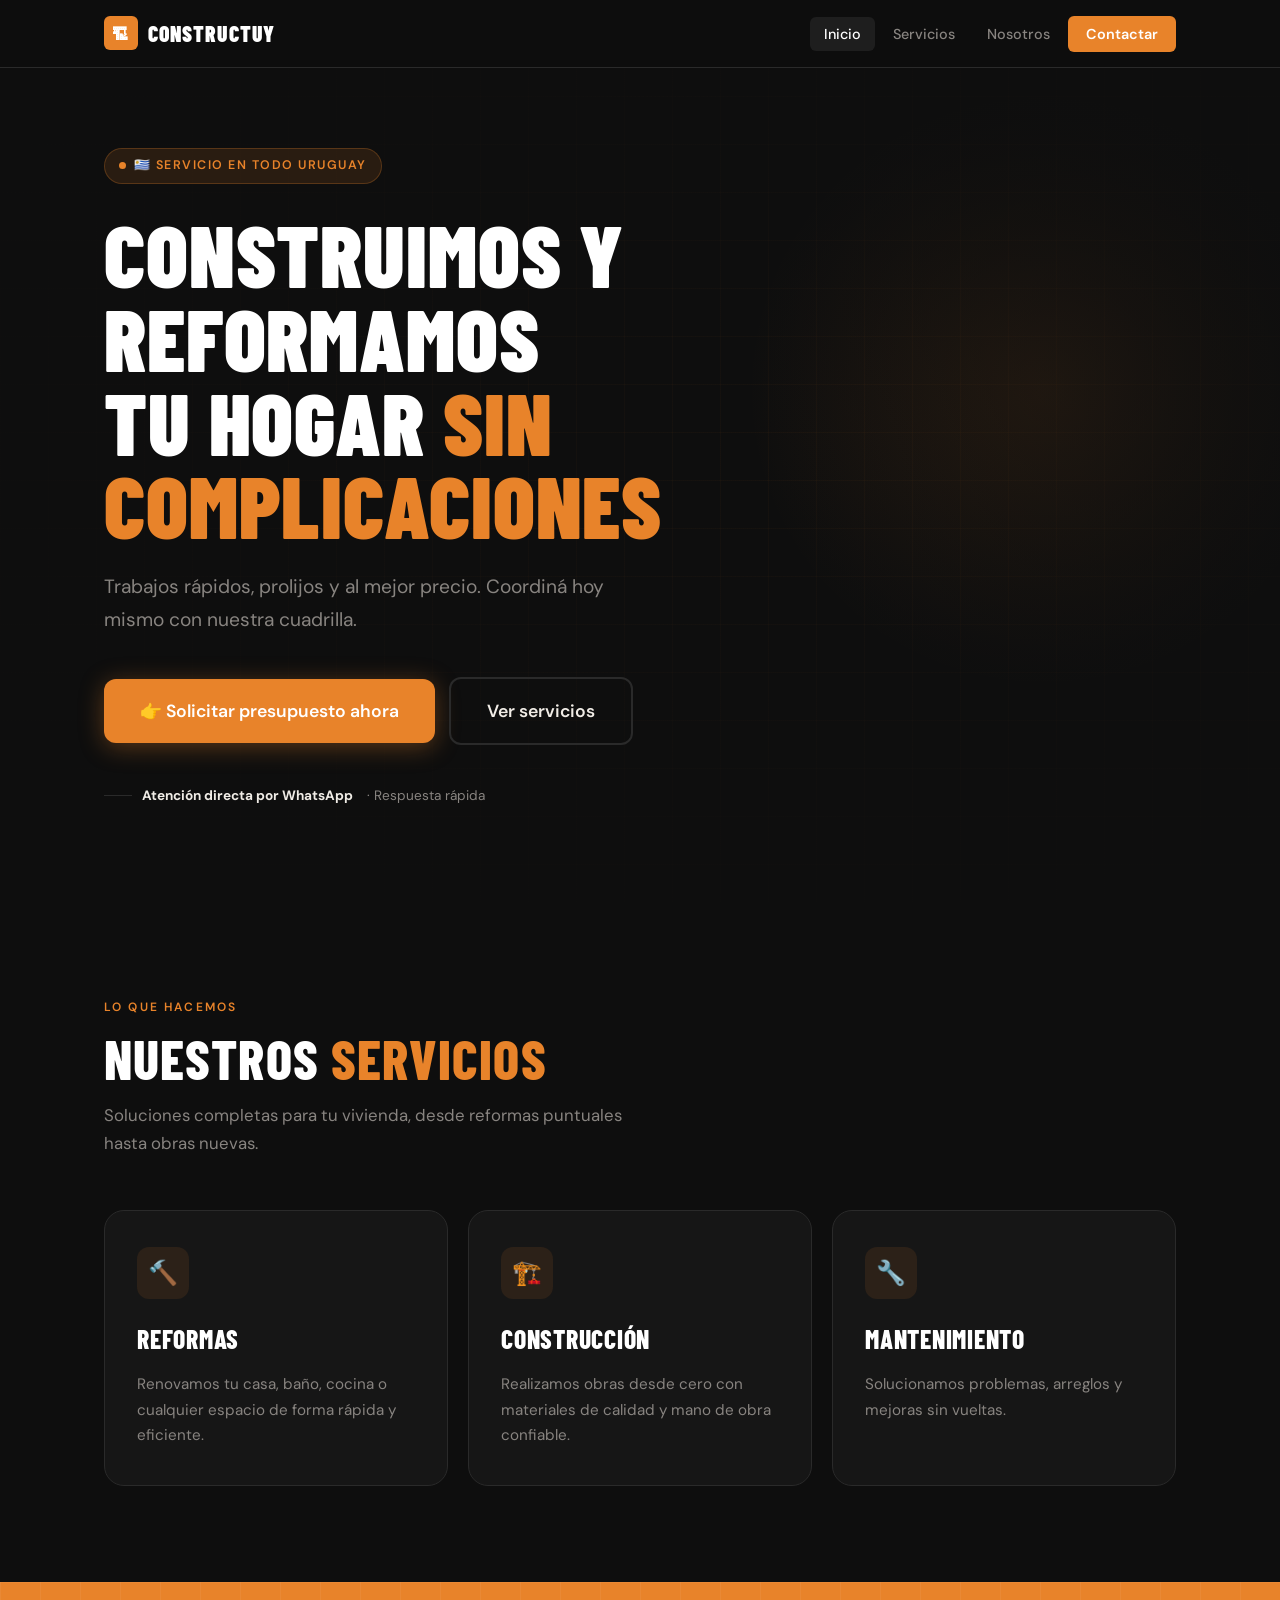
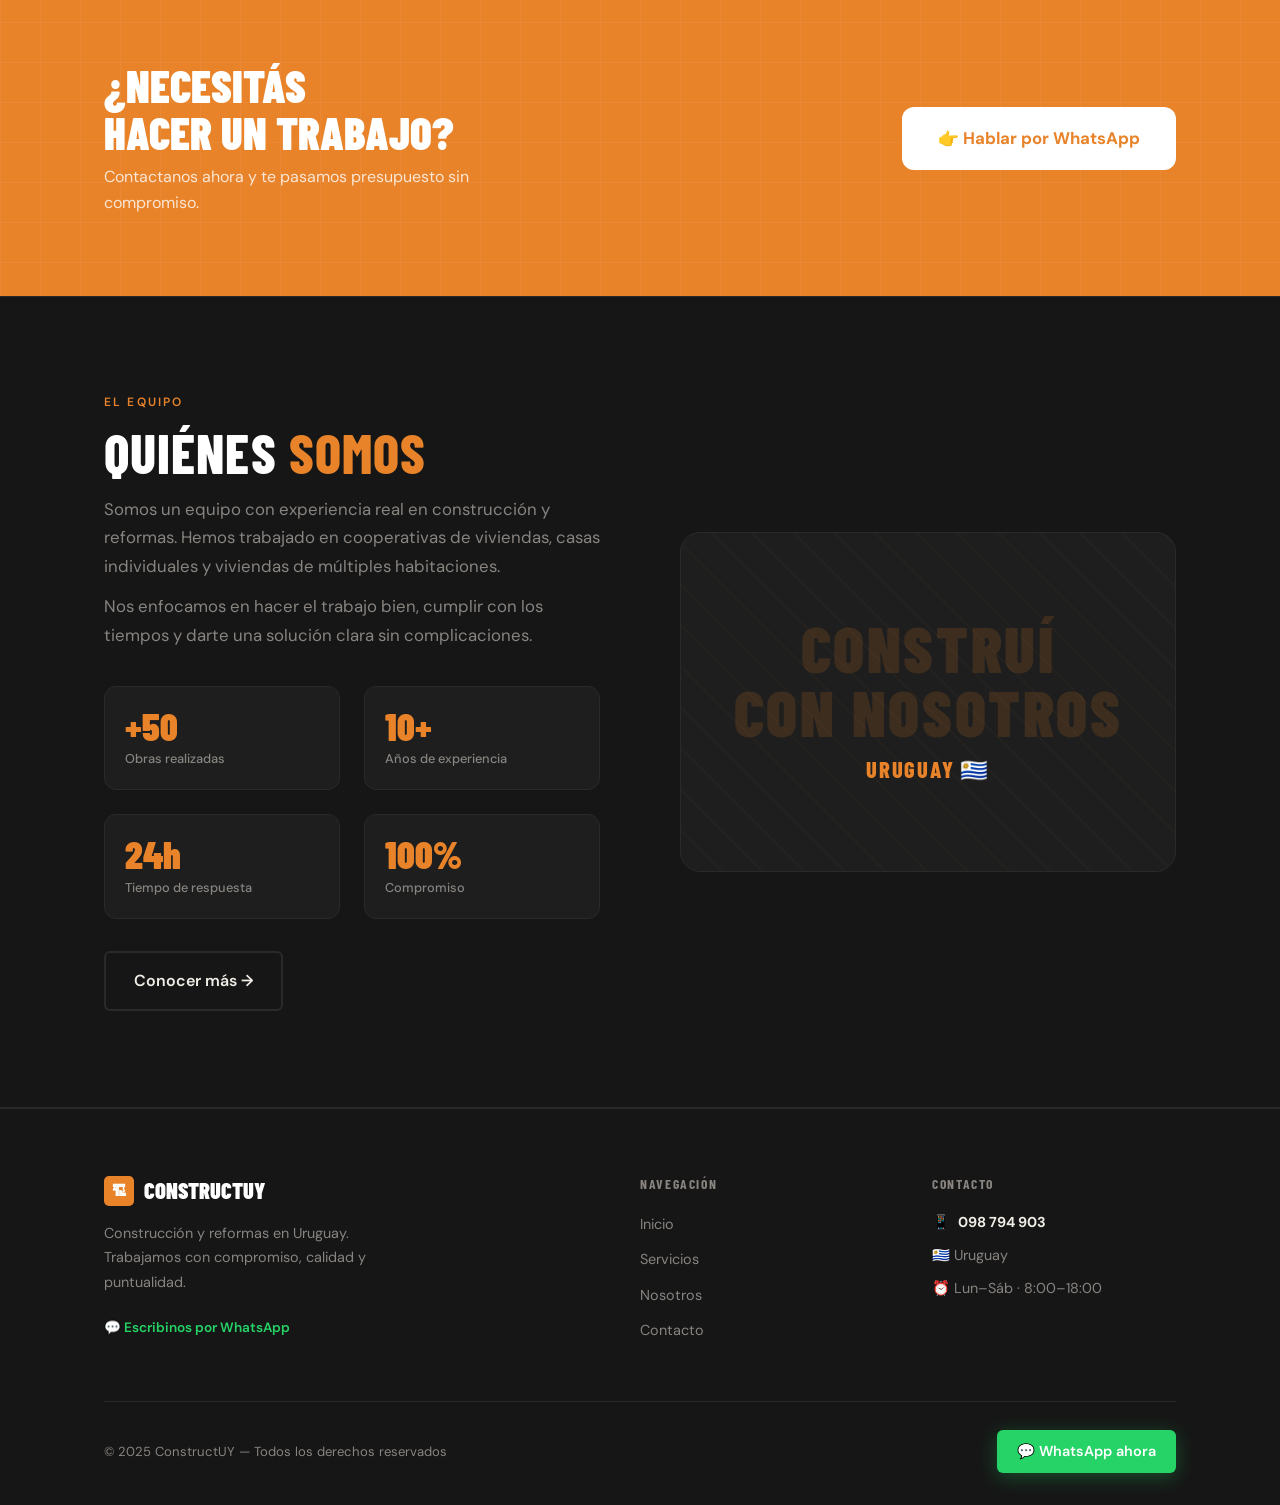
==== index.html @ 4219b4ea "Add files via upload" ====
<!DOCTYPE html>
<html lang="es">
<head>
  <meta charset="UTF-8" />
  <meta name="viewport" content="width=device-width, initial-scale=1.0" />
  <meta name="description" content="Construcción y reformas en Uruguay. Trabajos rápidos, prolijos y al mejor precio. Solicitá presupuesto por WhatsApp." />
  <title>ConstructUY — Construcción y Reformas en Uruguay</title>
  <link rel="stylesheet" href="styles.css" />
  <!-- Preconnect a Google Fonts -->
  <link rel="preconnect" href="https://fonts.googleapis.com" />
  <link rel="preconnect" href="https://fonts.gstatic.com" crossorigin />
</head>
<body>

  <!-- ════════════════════════════════════════
       NAVBAR
  ════════════════════════════════════════ -->
  <!-- Checkbox hidden — controla el menú mobile sin JS -->
  <input type="checkbox" id="nav-toggle" aria-hidden="true" />

  <nav class="navbar" role="navigation" aria-label="Navegación principal">
    <div class="container navbar__inner">

      <!-- Logo -->
      <a href="index.html" class="navbar__logo" aria-label="Inicio">
        <span class="navbar__logo-icon">🏗</span>
        ConstructUY
      </a>

      <!-- Links de navegación -->
      <ul class="navbar__links" role="list">
        <li><a href="index.html" class="active" aria-current="page">Inicio</a></li>
        <li><a href="servicios.html">Servicios</a></li>
        <li><a href="nosotros.html">Nosotros</a></li>
        <li>
          <a href="contacto.html" class="navbar__cta">Contactar</a>
        </li>
      </ul>

      <!-- Botón hamburger (mobile) — label apunta al checkbox -->
      <label for="nav-toggle" class="navbar__hamburger" aria-label="Abrir menú">
        <span></span>
        <span></span>
        <span></span>
      </label>

    </div>
  </nav>


  <!-- ════════════════════════════════════════
       HERO — SECCIÓN PRINCIPAL
       Objetivo: llamar la atención y llevar
       al usuario a contactar en segundos.
  ════════════════════════════════════════ -->
  <section class="hero">

    <!-- Blob de luz decorativo -->
    <div class="hero__glow" aria-hidden="true"></div>

    <div class="container">
      <div class="hero__content">

        <!-- Etiqueta de confianza -->
        <div class="hero__badge">
          🇺🇾 Servicio en todo Uruguay
        </div>

        <!-- Titular principal -->
        <h1 class="hero__title">
          Construimos y reformamos<br>
          tu hogar <em>sin complicaciones</em>
        </h1>

        <!-- Subtítulo -->
        <p class="hero__subtitle">
          Trabajos rápidos, prolijos y al mejor precio.
          Coordiná hoy mismo con nuestra cuadrilla.
        </p>

        <!-- Botones CTA -->
        <div class="hero__actions">
          <!-- CTA principal — WhatsApp -->
          <a
            href="https://wa.me/598098794903?text=Hola,%20me%20interesa%20solicitar%20un%20presupuesto"
            target="_blank"
            rel="noopener noreferrer"
            class="btn btn-primary btn-lg"
          >
            👉 Solicitar presupuesto ahora
          </a>

          <!-- CTA secundario -->
          <a href="servicios.html" class="btn btn-secondary btn-lg">
            Ver servicios
          </a>
        </div>

        <!-- Texto de confianza bajo el botón -->
        <p class="hero__trust">
          <strong>Atención directa por WhatsApp</strong>&nbsp;·&nbsp;Respuesta rápida
        </p>

      </div>
    </div>
  </section>


  <!-- ════════════════════════════════════════
       SERVICIOS — RESUMEN RÁPIDO
       Mostrar los 3 pilares del negocio.
  ════════════════════════════════════════ -->
  <section class="section" id="servicios">
    <div class="container">

      <!-- Encabezado de sección -->
      <div class="animate-in">
        <p class="section-label">Lo que hacemos</p>
        <h2 class="section-title">Nuestros <span>servicios</span></h2>
        <p class="section-subtitle">
          Soluciones completas para tu vivienda, desde reformas puntuales
          hasta obras nuevas.
        </p>
      </div>

      <!-- Grilla de cards -->
      <div class="services-grid">

        <!-- Card 1: Reformas -->
        <article class="service-card animate-in animate-in--delay-1">
          <div class="service-card__icon" aria-hidden="true">🔨</div>
          <h3 class="service-card__title">Reformas</h3>
          <p class="service-card__text">
            Renovamos tu casa, baño, cocina o cualquier espacio
            de forma rápida y eficiente.
          </p>
        </article>

        <!-- Card 2: Construcción -->
        <article class="service-card animate-in animate-in--delay-2">
          <div class="service-card__icon" aria-hidden="true">🏗️</div>
          <h3 class="service-card__title">Construcción</h3>
          <p class="service-card__text">
            Realizamos obras desde cero con materiales de calidad
            y mano de obra confiable.
          </p>
        </article>

        <!-- Card 3: Mantenimiento -->
        <article class="service-card animate-in animate-in--delay-3">
          <div class="service-card__icon" aria-hidden="true">🔧</div>
          <h3 class="service-card__title">Mantenimiento</h3>
          <p class="service-card__text">
            Solucionamos problemas, arreglos y mejoras
            sin vueltas.
          </p>
        </article>

      </div>
    </div>
  </section>


  <!-- ════════════════════════════════════════
       CTA BAND — FRANJA DE CONVERSIÓN
       Elemento de alto impacto para captar
       leads inmediatos.
  ════════════════════════════════════════ -->
  <section class="cta-band" aria-label="Llamada a la acción">
    <div class="container">
      <div class="cta-band__inner">

        <div>
          <h2 class="cta-band__title">¿Necesitás<br>hacer un trabajo?</h2>
          <p class="cta-band__text">
            Contactanos ahora y te pasamos presupuesto sin compromiso.
          </p>
        </div>

        <a
          href="https://wa.me/598098794903?text=Hola,%20quiero%20hacer%20un%20trabajo.%20%C2%BFMe%20pueden%20dar%20un%20presupuesto?"
          target="_blank"
          rel="noopener noreferrer"
          class="cta-band__btn"
        >
          👉 Hablar por WhatsApp
        </a>

      </div>
    </div>
  </section>


  <!-- ════════════════════════════════════════
       QUIÉNES SOMOS — SNIPPET
       Sección breve para generar confianza.
  ════════════════════════════════════════ -->
  <section class="about-snippet section">
    <div class="container">
      <div class="about-snippet__inner">

        <!-- Texto izquierdo -->
        <div class="animate-in">
          <p class="section-label">El equipo</p>
          <h2 class="section-title">
            Quiénes <span>somos</span>
          </h2>
          <p class="section-subtitle">
            Somos un equipo con experiencia real en construcción y reformas.
            Hemos trabajado en cooperativas de viviendas, casas individuales
            y viviendas de múltiples habitaciones.
          </p>
          <p class="section-subtitle" style="margin-top:12px;">
            Nos enfocamos en hacer el trabajo bien, cumplir con los tiempos
            y darte una solución clara sin complicaciones.
          </p>

          <!-- Estadísticas rápidas -->
          <div class="about-snippet__stats">
            <div class="stat">
              <div class="stat__number">+50</div>
              <div class="stat__label">Obras realizadas</div>
            </div>
            <div class="stat">
              <div class="stat__number">10+</div>
              <div class="stat__label">Años de experiencia</div>
            </div>
            <div class="stat">
              <div class="stat__number">24h</div>
              <div class="stat__label">Tiempo de respuesta</div>
            </div>
            <div class="stat">
              <div class="stat__number">100%</div>
              <div class="stat__label">Compromiso</div>
            </div>
          </div>

          <!-- Link a página completa -->
          <div style="margin-top:32px;">
            <a href="nosotros.html" class="btn btn-secondary">
              Conocer más →
            </a>
          </div>
        </div>

        <!-- Elemento visual derecho (decorativo) -->
        <div class="about-snippet__visual animate-in animate-in--delay-2" aria-hidden="true">
          <div class="about-snippet__visual-bg"></div>
          <div class="about-snippet__visual-content">
            <p>Construí<br>con nosotros</p>
            <strong>Uruguay 🇺🇾</strong>
          </div>
        </div>

      </div>
    </div>
  </section>


  <!-- ════════════════════════════════════════
       FOOTER
       Presente en todas las páginas.
  ════════════════════════════════════════ -->
  <footer class="footer">
    <div class="container">

      <div class="footer__grid">

        <!-- Columna 1: Marca -->
        <div>
          <div class="footer__brand-name">
            <span class="footer__brand-icon">🏗</span>
            ConstructUY
          </div>
          <p class="footer__brand-text">
            Construcción y reformas en Uruguay.
            Trabajamos con compromiso, calidad y puntualidad.
          </p>
          <!-- WhatsApp en footer -->
          <a
            href="https://wa.me/598098794903"
            target="_blank"
            rel="noopener noreferrer"
            class="footer__wa"
          >
            💬 Escribinos por WhatsApp
          </a>
        </div>

        <!-- Columna 2: Navegación -->
        <div>
          <p class="footer__heading">Navegación</p>
          <ul class="footer__links" role="list">
            <li><a href="index.html">Inicio</a></li>
            <li><a href="servicios.html">Servicios</a></li>
            <li><a href="nosotros.html">Nosotros</a></li>
            <li><a href="contacto.html">Contacto</a></li>
          </ul>
        </div>

        <!-- Columna 3: Contacto -->
        <div>
          <p class="footer__heading">Contacto</p>
          <div class="footer__contact-item">
            📱 <strong>098 794 903</strong>
          </div>
          <div class="footer__contact-item">
            🇺🇾 Uruguay
          </div>
          <div class="footer__contact-item">
            ⏰ Lun–Sáb · 8:00–18:00
          </div>
        </div>

      </div><!-- /footer__grid -->

      <!-- Línea inferior -->
      <div class="footer__bottom">
        <p class="footer__copy">
          © 2025 ConstructUY — Todos los derechos reservados
        </p>
        <a
          href="https://wa.me/598098794903?text=Hola,%20quiero%20un%20presupuesto"
          target="_blank"
          rel="noopener noreferrer"
          class="btn btn-wa"
          style="padding:10px 20px; font-size:.9rem;"
        >
          💬 WhatsApp ahora
        </a>
      </div>

    </div>
  </footer>

</body>
</html>
---- styles.css ----
/* ============================================================
   CONSTRUCCIÓN UY — styles.css
   Diseño: Industrial Refinado
   Fuentes: Barlow Condensed (titulares) + DM Sans (cuerpo)
   ============================================================ */

/* ── Google Fonts ── */
@import url('https://fonts.googleapis.com/css2?family=Barlow+Condensed:wght@400;600;700;800;900&family=DM+Sans:wght@300;400;500;600&display=swap');

/* ══════════════════════════════════════════
   1. VARIABLES & RESET
══════════════════════════════════════════ */
:root {
  --color-bg:        #0e0e0e;
  --color-surface:   #161616;
  --color-surface2:  #1e1e1e;
  --color-border:    #2a2a2a;
  --color-accent:    #e8832a;       /* naranja ámbar */
  --color-accent-dark: #c46b1a;
  --color-text:      #f0ece6;
  --color-muted:     #888480;
  --color-white:     #ffffff;

  --font-display:    'Barlow Condensed', sans-serif;
  --font-body:       'DM Sans', sans-serif;

  --radius-sm:  6px;
  --radius-md:  12px;
  --radius-lg:  20px;

  --shadow-sm:  0 2px 12px rgba(0,0,0,.4);
  --shadow-md:  0 8px 32px rgba(0,0,0,.5);
  --shadow-lg:  0 16px 60px rgba(0,0,0,.6);
  --shadow-accent: 0 4px 24px rgba(232,131,42,.35);

  --nav-h: 68px;
  --transition: .25s ease;
}

*, *::before, *::after {
  box-sizing: border-box;
  margin: 0;
  padding: 0;
}

html {
  scroll-behavior: smooth;
  font-size: 16px;
}

body {
  font-family: var(--font-body);
  background-color: var(--color-bg);
  color: var(--color-text);
  line-height: 1.6;
  -webkit-font-smoothing: antialiased;
  overflow-x: hidden;
}

img { display: block; max-width: 100%; }
a  { text-decoration: none; color: inherit; }
ul { list-style: none; }

/* ══════════════════════════════════════════
   2. UTILIDADES
══════════════════════════════════════════ */
.container {
  width: 100%;
  max-width: 1120px;
  margin: 0 auto;
  padding: 0 24px;
}

.section {
  padding: 96px 0;
}

.section--tight {
  padding: 64px 0;
}

.section-label {
  font-family: var(--font-body);
  font-size: .75rem;
  font-weight: 600;
  letter-spacing: .18em;
  text-transform: uppercase;
  color: var(--color-accent);
  margin-bottom: 12px;
}

.section-title {
  font-family: var(--font-display);
  font-size: clamp(2.2rem, 5vw, 3.4rem);
  font-weight: 800;
  line-height: 1.05;
  text-transform: uppercase;
  letter-spacing: .02em;
  color: var(--color-white);
}

.section-title span {
  color: var(--color-accent);
}

.section-subtitle {
  font-size: 1.05rem;
  color: var(--color-muted);
  max-width: 560px;
  margin-top: 14px;
  line-height: 1.7;
}

/* ══════════════════════════════════════════
   3. BOTONES
══════════════════════════════════════════ */
.btn {
  display: inline-flex;
  align-items: center;
  gap: 8px;
  font-family: var(--font-body);
  font-weight: 600;
  font-size: 1rem;
  border-radius: var(--radius-sm);
  padding: 15px 28px;
  cursor: pointer;
  border: none;
  transition: transform var(--transition),
              box-shadow var(--transition),
              background-color var(--transition),
              opacity var(--transition);
  white-space: nowrap;
}

/* Primario — acento */
.btn-primary {
  background: var(--color-accent);
  color: var(--color-white);
  box-shadow: var(--shadow-accent);
}
.btn-primary:hover {
  background: var(--color-accent-dark);
  transform: translateY(-2px);
  box-shadow: 0 8px 32px rgba(232,131,42,.5);
}

/* Secundario — outline */
.btn-secondary {
  background: transparent;
  color: var(--color-text);
  border: 2px solid var(--color-border);
}
.btn-secondary:hover {
  border-color: var(--color-accent);
  color: var(--color-accent);
  transform: translateY(-2px);
}

/* Grande — para CTAs principales */
.btn-lg {
  font-size: 1.1rem;
  padding: 18px 36px;
  border-radius: var(--radius-md);
}

/* WhatsApp */
.btn-wa {
  background: #25D366;
  color: var(--color-white);
  box-shadow: 0 4px 20px rgba(37,211,102,.3);
}
.btn-wa:hover {
  background: #1dba58;
  transform: translateY(-2px);
  box-shadow: 0 8px 28px rgba(37,211,102,.45);
}

/* Llamar */
.btn-call {
  background: var(--color-surface2);
  color: var(--color-text);
  border: 1px solid var(--color-border);
}
.btn-call:hover {
  border-color: var(--color-accent);
  color: var(--color-accent);
  transform: translateY(-2px);
}

/* ══════════════════════════════════════════
   4. NAVBAR
══════════════════════════════════════════ */
.navbar {
  position: fixed;
  top: 0;
  left: 0;
  right: 0;
  z-index: 1000;
  height: var(--nav-h);
  background: rgba(14,14,14,.92);
  backdrop-filter: blur(12px);
  -webkit-backdrop-filter: blur(12px);
  border-bottom: 1px solid var(--color-border);
  transition: background var(--transition);
}

.navbar__inner {
  display: flex;
  align-items: center;
  justify-content: space-between;
  height: 100%;
  gap: 24px;
}

/* Logo */
.navbar__logo {
  display: flex;
  align-items: center;
  gap: 10px;
  font-family: var(--font-display);
  font-weight: 900;
  font-size: 1.35rem;
  letter-spacing: .05em;
  text-transform: uppercase;
  color: var(--color-white);
  flex-shrink: 0;
}

.navbar__logo-icon {
  width: 34px;
  height: 34px;
  background: var(--color-accent);
  border-radius: 6px;
  display: flex;
  align-items: center;
  justify-content: center;
  font-size: 1rem;
  flex-shrink: 0;
}

/* Links */
.navbar__links {
  display: flex;
  align-items: center;
  gap: 4px;
}

.navbar__links a {
  font-size: .9rem;
  font-weight: 500;
  color: var(--color-muted);
  padding: 8px 14px;
  border-radius: var(--radius-sm);
  transition: color var(--transition), background var(--transition);
}

.navbar__links a:hover,
.navbar__links a.active {
  color: var(--color-white);
  background: var(--color-surface2);
}

/* CTA navbar */
.navbar__cta {
  background: var(--color-accent);
  color: var(--color-white) !important;
  padding: 9px 18px !important;
  border-radius: var(--radius-sm) !important;
  font-weight: 600 !important;
}

.navbar__cta:hover {
  background: var(--color-accent-dark) !important;
  color: var(--color-white) !important;
}

/* Hamburger — solo mobile */
.navbar__hamburger {
  display: none;
  flex-direction: column;
  gap: 5px;
  cursor: pointer;
  padding: 6px;
  background: none;
  border: none;
}

.navbar__hamburger span {
  display: block;
  width: 24px;
  height: 2px;
  background: var(--color-text);
  border-radius: 2px;
  transition: transform var(--transition), opacity var(--transition);
}

/* Mobile nav — usando checkbox hack (sin JS) */
#nav-toggle { display: none; }

@media (max-width: 767px) {
  .navbar__hamburger {
    display: flex;
  }

  .navbar__links {
    position: fixed;
    top: var(--nav-h);
    left: 0;
    right: 0;
    background: rgba(14,14,14,.97);
    backdrop-filter: blur(12px);
    flex-direction: column;
    align-items: stretch;
    gap: 4px;
    padding: 16px;
    border-bottom: 1px solid var(--color-border);
    transform: translateY(-110%);
    transition: transform .3s ease;
  }

  #nav-toggle:checked ~ .navbar__inner .navbar__links {
    transform: translateY(0);
  }

  /* Animar hamburger → X */
  #nav-toggle:checked ~ .navbar__inner .navbar__hamburger span:nth-child(1) {
    transform: translateY(7px) rotate(45deg);
  }
  #nav-toggle:checked ~ .navbar__inner .navbar__hamburger span:nth-child(2) {
    opacity: 0;
  }
  #nav-toggle:checked ~ .navbar__inner .navbar__hamburger span:nth-child(3) {
    transform: translateY(-7px) rotate(-45deg);
  }

  .navbar__links a {
    padding: 13px 16px;
    font-size: 1rem;
    border-radius: var(--radius-sm);
  }

  .navbar__cta {
    text-align: center;
    margin-top: 8px;
  }
}

/* ══════════════════════════════════════════
   5. HERO
══════════════════════════════════════════ */
.hero {
  position: relative;
  padding-top: calc(var(--nav-h) + 80px);
  padding-bottom: 96px;
  overflow: hidden;
  min-height: 100svh;
  display: flex;
  align-items: center;
}

/* Fondo con patrón de rejilla */
.hero::before {
  content: '';
  position: absolute;
  inset: 0;
  background-image:
    linear-gradient(rgba(232,131,42,.04) 1px, transparent 1px),
    linear-gradient(90deg, rgba(232,131,42,.04) 1px, transparent 1px);
  background-size: 48px 48px;
  pointer-events: none;
}

/* Gradiente de viñeta */
.hero::after {
  content: '';
  position: absolute;
  inset: 0;
  background: radial-gradient(ellipse 70% 60% at 60% 50%,
    transparent 0%,
    rgba(14,14,14,.8) 70%,
    var(--color-bg) 100%);
  pointer-events: none;
}

/* Blob de luz naranja */
.hero__glow {
  position: absolute;
  top: 10%;
  right: -5%;
  width: min(600px, 80vw);
  height: min(600px, 80vw);
  border-radius: 50%;
  background: radial-gradient(circle, rgba(232,131,42,.12) 0%, transparent 70%);
  pointer-events: none;
  animation: glow-pulse 6s ease-in-out infinite;
}

@keyframes glow-pulse {
  0%, 100% { opacity: 1; transform: scale(1); }
  50%       { opacity: .7; transform: scale(1.08); }
}

.hero__content {
  position: relative;
  z-index: 1;
  max-width: 720px;
}

/* Etiqueta animada */
.hero__badge {
  display: inline-flex;
  align-items: center;
  gap: 8px;
  background: rgba(232,131,42,.12);
  border: 1px solid rgba(232,131,42,.25);
  color: var(--color-accent);
  font-size: .78rem;
  font-weight: 600;
  letter-spacing: .12em;
  text-transform: uppercase;
  padding: 7px 14px;
  border-radius: 100px;
  margin-bottom: 28px;
  animation: fade-up .6s ease both;
}

.hero__badge::before {
  content: '';
  width: 7px;
  height: 7px;
  border-radius: 50%;
  background: var(--color-accent);
  animation: blink 1.6s ease infinite;
}

@keyframes blink {
  0%, 100% { opacity: 1; }
  50%       { opacity: .3; }
}

.hero__title {
  font-family: var(--font-display);
  font-size: clamp(2.8rem, 7vw, 5.4rem);
  font-weight: 900;
  text-transform: uppercase;
  line-height: .97;
  letter-spacing: .01em;
  color: var(--color-white);
  margin-bottom: 24px;
  animation: fade-up .6s .1s ease both;
}

.hero__title em {
  font-style: normal;
  color: var(--color-accent);
}

.hero__subtitle {
  font-size: clamp(1rem, 2.5vw, 1.2rem);
  color: var(--color-muted);
  max-width: 520px;
  line-height: 1.7;
  margin-bottom: 40px;
  animation: fade-up .6s .2s ease both;
}

.hero__actions {
  display: flex;
  flex-wrap: wrap;
  gap: 14px;
  align-items: center;
  margin-bottom: 40px;
  animation: fade-up .6s .3s ease both;
}

.hero__trust {
  display: flex;
  align-items: center;
  gap: 10px;
  font-size: .85rem;
  color: var(--color-muted);
  animation: fade-up .6s .4s ease both;
}

.hero__trust::before {
  content: '';
  display: block;
  width: 28px;
  height: 1px;
  background: var(--color-border);
}

.hero__trust strong {
  color: var(--color-text);
}

/* ══════════════════════════════════════════
   6. SERVICIOS (CARDS)
══════════════════════════════════════════ */
.services-grid {
  display: grid;
  grid-template-columns: repeat(auto-fit, minmax(280px, 1fr));
  gap: 20px;
  margin-top: 52px;
}

.service-card {
  background: var(--color-surface);
  border: 1px solid var(--color-border);
  border-radius: var(--radius-lg);
  padding: 36px 32px;
  transition: transform var(--transition),
              border-color var(--transition),
              box-shadow var(--transition);
  position: relative;
  overflow: hidden;
}

/* Línea decorativa superior */
.service-card::before {
  content: '';
  position: absolute;
  top: 0;
  left: 0;
  right: 0;
  height: 3px;
  background: var(--color-accent);
  transform: scaleX(0);
  transition: transform .35s ease;
  border-radius: var(--radius-lg) var(--radius-lg) 0 0;
}

.service-card:hover {
  transform: translateY(-6px);
  border-color: rgba(232,131,42,.3);
  box-shadow: var(--shadow-md);
}

.service-card:hover::before {
  transform: scaleX(1);
}

.service-card__icon {
  width: 52px;
  height: 52px;
  background: rgba(232,131,42,.1);
  border-radius: var(--radius-md);
  display: flex;
  align-items: center;
  justify-content: center;
  font-size: 1.5rem;
  margin-bottom: 20px;
  transition: background var(--transition);
}

.service-card:hover .service-card__icon {
  background: rgba(232,131,42,.2);
}

.service-card__title {
  font-family: var(--font-display);
  font-size: 1.6rem;
  font-weight: 800;
  text-transform: uppercase;
  letter-spacing: .03em;
  color: var(--color-white);
  margin-bottom: 12px;
}

.service-card__text {
  font-size: .95rem;
  color: var(--color-muted);
  line-height: 1.7;
}

/* ══════════════════════════════════════════
   7. CTA BAND (franja de conversión)
══════════════════════════════════════════ */
.cta-band {
  background: var(--color-accent);
  padding: 80px 0;
  position: relative;
  overflow: hidden;
}

.cta-band::before {
  content: '';
  position: absolute;
  inset: 0;
  background-image:
    linear-gradient(rgba(255,255,255,.05) 1px, transparent 1px),
    linear-gradient(90deg, rgba(255,255,255,.05) 1px, transparent 1px);
  background-size: 40px 40px;
  pointer-events: none;
}

.cta-band__inner {
  position: relative;
  z-index: 1;
  display: flex;
  flex-wrap: wrap;
  align-items: center;
  justify-content: space-between;
  gap: 32px;
}

.cta-band__title {
  font-family: var(--font-display);
  font-size: clamp(1.8rem, 4vw, 2.8rem);
  font-weight: 900;
  text-transform: uppercase;
  line-height: 1.05;
  color: var(--color-white);
}

.cta-band__text {
  font-size: 1rem;
  color: rgba(255,255,255,.8);
  margin-top: 8px;
  max-width: 420px;
}

.cta-band__btn {
  background: var(--color-white);
  color: var(--color-accent);
  font-weight: 700;
  padding: 18px 36px;
  border-radius: var(--radius-md);
  font-size: 1.05rem;
  flex-shrink: 0;
  transition: transform var(--transition), box-shadow var(--transition);
}

.cta-band__btn:hover {
  transform: translateY(-3px);
  box-shadow: 0 10px 32px rgba(0,0,0,.25);
}

/* ══════════════════════════════════════════
   8. ABOUT SNIPPET (inicio)
══════════════════════════════════════════ */
.about-snippet {
  background: var(--color-surface);
  border-top: 1px solid var(--color-border);
  border-bottom: 1px solid var(--color-border);
}

.about-snippet__inner {
  display: grid;
  grid-template-columns: 1fr 1fr;
  gap: 80px;
  align-items: center;
}

.about-snippet__stats {
  display: grid;
  grid-template-columns: 1fr 1fr;
  gap: 24px;
  margin-top: 36px;
}

.stat {
  padding: 20px;
  background: var(--color-surface2);
  border: 1px solid var(--color-border);
  border-radius: var(--radius-md);
}

.stat__number {
  font-family: var(--font-display);
  font-size: 2.4rem;
  font-weight: 900;
  color: var(--color-accent);
  line-height: 1;
}

.stat__label {
  font-size: .8rem;
  color: var(--color-muted);
  margin-top: 4px;
  font-weight: 500;
}

/* Bloque visual derecho */
.about-snippet__visual {
  position: relative;
  height: 340px;
  border-radius: var(--radius-lg);
  overflow: hidden;
  background: var(--color-surface2);
  border: 1px solid var(--color-border);
  display: flex;
  align-items: center;
  justify-content: center;
}

.about-snippet__visual-bg {
  position: absolute;
  inset: 0;
  background:
    repeating-linear-gradient(
      45deg,
      transparent,
      transparent 28px,
      rgba(232,131,42,.04) 28px,
      rgba(232,131,42,.04) 29px
    );
}

.about-snippet__visual-content {
  position: relative;
  text-align: center;
  padding: 32px;
}

.about-snippet__visual-content p {
  font-family: var(--font-display);
  font-size: 4rem;
  font-weight: 900;
  text-transform: uppercase;
  line-height: 1;
  color: rgba(232,131,42,.15);
  letter-spacing: .04em;
}

.about-snippet__visual-content strong {
  display: block;
  font-family: var(--font-display);
  font-size: 1.4rem;
  font-weight: 800;
  text-transform: uppercase;
  color: var(--color-accent);
  letter-spacing: .08em;
  margin-top: 8px;
}

/* ══════════════════════════════════════════
   9. PÁGINA: SERVICIOS (detalle)
══════════════════════════════════════════ */
.page-hero {
  padding-top: calc(var(--nav-h) + 60px);
  padding-bottom: 60px;
  border-bottom: 1px solid var(--color-border);
  background: var(--color-surface);
}

.services-detail {
  margin-top: 64px;
}

.service-detail-item {
  display: grid;
  grid-template-columns: 80px 1fr;
  gap: 32px;
  padding: 40px;
  background: var(--color-surface);
  border: 1px solid var(--color-border);
  border-radius: var(--radius-lg);
  margin-bottom: 20px;
  transition: border-color var(--transition), box-shadow var(--transition);
}

.service-detail-item:hover {
  border-color: rgba(232,131,42,.3);
  box-shadow: var(--shadow-sm);
}

.service-detail-item__num {
  font-family: var(--font-display);
  font-size: 3.5rem;
  font-weight: 900;
  color: rgba(232,131,42,.2);
  line-height: 1;
  padding-top: 4px;
}

.service-detail-item__title {
  font-family: var(--font-display);
  font-size: 2rem;
  font-weight: 800;
  text-transform: uppercase;
  letter-spacing: .03em;
  color: var(--color-white);
  margin-bottom: 12px;
}

.service-detail-item__text {
  font-size: 1rem;
  color: var(--color-muted);
  line-height: 1.75;
}

.service-detail-item__tags {
  display: flex;
  flex-wrap: wrap;
  gap: 8px;
  margin-top: 18px;
}

.tag {
  font-size: .75rem;
  font-weight: 600;
  letter-spacing: .08em;
  text-transform: uppercase;
  color: var(--color-accent);
  background: rgba(232,131,42,.1);
  border: 1px solid rgba(232,131,42,.2);
  padding: 5px 12px;
  border-radius: 100px;
}

/* ══════════════════════════════════════════
   10. PÁGINA: NOSOTROS
══════════════════════════════════════════ */
.about-full__grid {
  display: grid;
  grid-template-columns: 1fr 1fr;
  gap: 80px;
  align-items: start;
}

.about-full__text p {
  font-size: 1.05rem;
  color: var(--color-muted);
  line-height: 1.8;
  margin-bottom: 20px;
}

.about-full__text p strong {
  color: var(--color-text);
  font-weight: 600;
}

.values-list {
  margin-top: 40px;
}

.value-item {
  display: flex;
  gap: 16px;
  padding: 20px 0;
  border-bottom: 1px solid var(--color-border);
}

.value-item:last-child {
  border-bottom: none;
}

.value-item__icon {
  font-size: 1.4rem;
  flex-shrink: 0;
  width: 40px;
  height: 40px;
  background: rgba(232,131,42,.1);
  border-radius: var(--radius-sm);
  display: flex;
  align-items: center;
  justify-content: center;
}

.value-item__title {
  font-family: var(--font-display);
  font-size: 1.1rem;
  font-weight: 700;
  text-transform: uppercase;
  color: var(--color-white);
  margin-bottom: 4px;
}

.value-item__text {
  font-size: .9rem;
  color: var(--color-muted);
  line-height: 1.6;
}

/* Imagen placeholder (nosotros) */
.about-full__image {
  position: sticky;
  top: calc(var(--nav-h) + 32px);
  background: var(--color-surface);
  border: 1px solid var(--color-border);
  border-radius: var(--radius-lg);
  overflow: hidden;
  aspect-ratio: 4/5;
  display: flex;
  flex-direction: column;
  align-items: center;
  justify-content: center;
  gap: 12px;
}

.about-full__image-placeholder {
  text-align: center;
  padding: 32px;
}

.about-full__image-placeholder .big-icon {
  font-size: 4rem;
  opacity: .25;
  display: block;
  margin-bottom: 16px;
}

.about-full__image-placeholder p {
  font-size: .85rem;
  color: var(--color-muted);
}

.img-hint {
  position: absolute;
  bottom: 20px;
  left: 20px;
  right: 20px;
  background: var(--color-surface2);
  border: 1px dashed var(--color-border);
  border-radius: var(--radius-md);
  padding: 12px 16px;
  font-size: .78rem;
  color: var(--color-muted);
  text-align: center;
}

/* ══════════════════════════════════════════
   11. PÁGINA: CONTACTO
══════════════════════════════════════════ */
.contact-grid {
  display: grid;
  grid-template-columns: 1fr 1fr;
  gap: 64px;
  align-items: start;
}

.contact-info {
  padding: 48px;
  background: var(--color-surface);
  border: 1px solid var(--color-border);
  border-radius: var(--radius-lg);
}

.contact-info__phone {
  font-family: var(--font-display);
  font-size: 2.8rem;
  font-weight: 900;
  color: var(--color-accent);
  letter-spacing: .03em;
  margin: 20px 0;
}

.contact-info__text {
  font-size: .95rem;
  color: var(--color-muted);
  line-height: 1.7;
  margin-bottom: 32px;
}

.contact-buttons {
  display: flex;
  flex-direction: column;
  gap: 12px;
}

.contact-buttons .btn {
  justify-content: center;
  font-size: 1.05rem;
  padding: 16px 24px;
}

/* Formulario */
.contact-form {
  background: var(--color-surface);
  border: 1px solid var(--color-border);
  border-radius: var(--radius-lg);
  padding: 48px;
}

.contact-form__title {
  font-family: var(--font-display);
  font-size: 1.6rem;
  font-weight: 800;
  text-transform: uppercase;
  color: var(--color-white);
  margin-bottom: 28px;
}

.form-group {
  margin-bottom: 20px;
}

.form-label {
  display: block;
  font-size: .83rem;
  font-weight: 600;
  letter-spacing: .08em;
  text-transform: uppercase;
  color: var(--color-muted);
  margin-bottom: 8px;
}

.form-input,
.form-textarea {
  width: 100%;
  background: var(--color-surface2);
  border: 1px solid var(--color-border);
  border-radius: var(--radius-sm);
  padding: 14px 18px;
  font-family: var(--font-body);
  font-size: .95rem;
  color: var(--color-text);
  transition: border-color var(--transition), box-shadow var(--transition);
  outline: none;
}

.form-input:focus,
.form-textarea:focus {
  border-color: var(--color-accent);
  box-shadow: 0 0 0 3px rgba(232,131,42,.12);
}

.form-input::placeholder,
.form-textarea::placeholder {
  color: var(--color-muted);
  opacity: .6;
}

.form-textarea {
  resize: vertical;
  min-height: 120px;
}

.form-submit {
  width: 100%;
  background: var(--color-accent);
  color: var(--color-white);
  border: none;
  padding: 16px 24px;
  border-radius: var(--radius-sm);
  font-family: var(--font-body);
  font-size: 1rem;
  font-weight: 600;
  cursor: pointer;
  transition: background var(--transition), transform var(--transition);
}

.form-submit:hover {
  background: var(--color-accent-dark);
  transform: translateY(-2px);
}

/* ══════════════════════════════════════════
   12. FOOTER
══════════════════════════════════════════ */
.footer {
  background: var(--color-surface);
  border-top: 1px solid var(--color-border);
  padding: 64px 0 32px;
}

.footer__grid {
  display: grid;
  grid-template-columns: 2fr 1fr 1fr;
  gap: 48px;
  margin-bottom: 48px;
}

.footer__brand-name {
  font-family: var(--font-display);
  font-size: 1.4rem;
  font-weight: 900;
  text-transform: uppercase;
  color: var(--color-white);
  margin-bottom: 12px;
  display: flex;
  align-items: center;
  gap: 10px;
}

.footer__brand-icon {
  width: 30px;
  height: 30px;
  background: var(--color-accent);
  border-radius: 5px;
  display: flex;
  align-items: center;
  justify-content: center;
  font-size: .9rem;
  flex-shrink: 0;
}

.footer__brand-text {
  font-size: .9rem;
  color: var(--color-muted);
  line-height: 1.7;
  max-width: 280px;
  margin-bottom: 20px;
}

.footer__heading {
  font-family: var(--font-display);
  font-size: .85rem;
  font-weight: 700;
  letter-spacing: .12em;
  text-transform: uppercase;
  color: var(--color-muted);
  margin-bottom: 16px;
}

.footer__links li {
  margin-bottom: 10px;
}

.footer__links a {
  font-size: .9rem;
  color: var(--color-muted);
  transition: color var(--transition);
}

.footer__links a:hover {
  color: var(--color-accent);
}

.footer__contact-item {
  display: flex;
  align-items: center;
  gap: 8px;
  font-size: .9rem;
  color: var(--color-muted);
  margin-bottom: 10px;
}

.footer__contact-item strong {
  color: var(--color-text);
}

.footer__bottom {
  border-top: 1px solid var(--color-border);
  padding-top: 28px;
  display: flex;
  align-items: center;
  justify-content: space-between;
  gap: 16px;
  flex-wrap: wrap;
}

.footer__copy {
  font-size: .82rem;
  color: var(--color-muted);
}

.footer__wa {
  display: inline-flex;
  align-items: center;
  gap: 7px;
  font-size: .85rem;
  font-weight: 600;
  color: #25D366;
  transition: opacity var(--transition);
}

.footer__wa:hover {
  opacity: .8;
}

/* ══════════════════════════════════════════
   13. ANIMACIONES GENERALES
══════════════════════════════════════════ */
@keyframes fade-up {
  from {
    opacity: 0;
    transform: translateY(28px);
  }
  to {
    opacity: 1;
    transform: translateY(0);
  }
}

/* Animación de entrada para secciones */
.animate-in {
  animation: fade-up .7s ease both;
}

.animate-in--delay-1 { animation-delay: .1s; }
.animate-in--delay-2 { animation-delay: .2s; }
.animate-in--delay-3 { animation-delay: .3s; }
.animate-in--delay-4 { animation-delay: .4s; }

/* ══════════════════════════════════════════
   14. DIVIDER
══════════════════════════════════════════ */
.divider {
  height: 1px;
  background: var(--color-border);
}

/* ══════════════════════════════════════════
   15. RESPONSIVE
══════════════════════════════════════════ */

/* Tablet */
@media (max-width: 900px) {
  .about-snippet__inner,
  .about-full__grid,
  .contact-grid {
    grid-template-columns: 1fr;
    gap: 48px;
  }

  .about-snippet__visual {
    height: 240px;
  }

  .footer__grid {
    grid-template-columns: 1fr 1fr;
  }

  .service-detail-item {
    grid-template-columns: 60px 1fr;
    gap: 20px;
    padding: 28px 24px;
  }
}

/* Mobile */
@media (max-width: 600px) {
  .section { padding: 64px 0; }
  .hero { padding-bottom: 64px; }

  .hero__title {
    font-size: 2.6rem;
  }

  .hero__actions {
    flex-direction: column;
    align-items: flex-start;
  }

  .hero__actions .btn {
    width: 100%;
    justify-content: center;
  }

  .services-grid {
    grid-template-columns: 1fr;
    gap: 16px;
  }

  .cta-band__inner {
    flex-direction: column;
    text-align: center;
  }

  .cta-band__btn {
    width: 100%;
    text-align: center;
    justify-content: center;
  }

  .about-snippet__stats {
    grid-template-columns: 1fr 1fr;
  }

  .footer__grid {
    grid-template-columns: 1fr;
    gap: 32px;
  }

  .footer__bottom {
    flex-direction: column;
    text-align: center;
  }

  .contact-info,
  .contact-form {
    padding: 28px 20px;
  }

  .service-detail-item {
    grid-template-columns: 1fr;
    gap: 12px;
  }

  .service-detail-item__num {
    font-size: 2rem;
  }
}
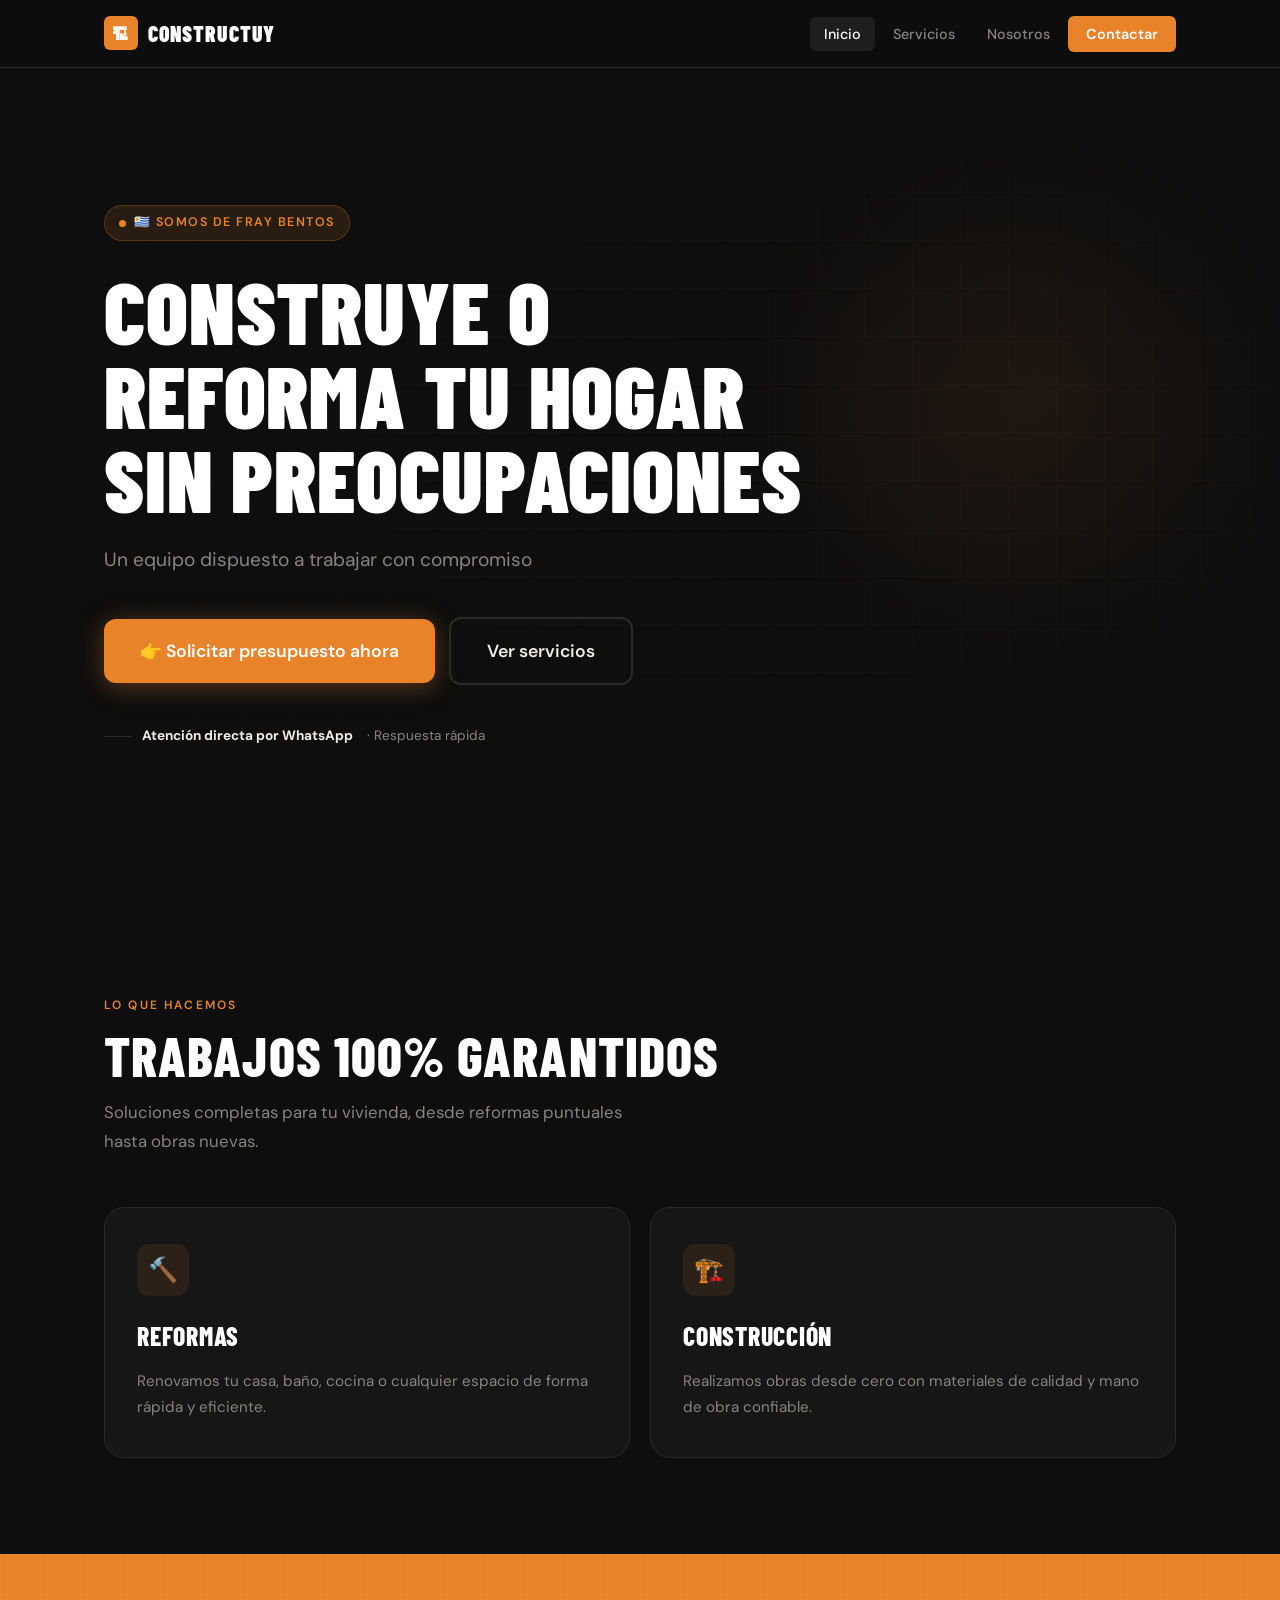
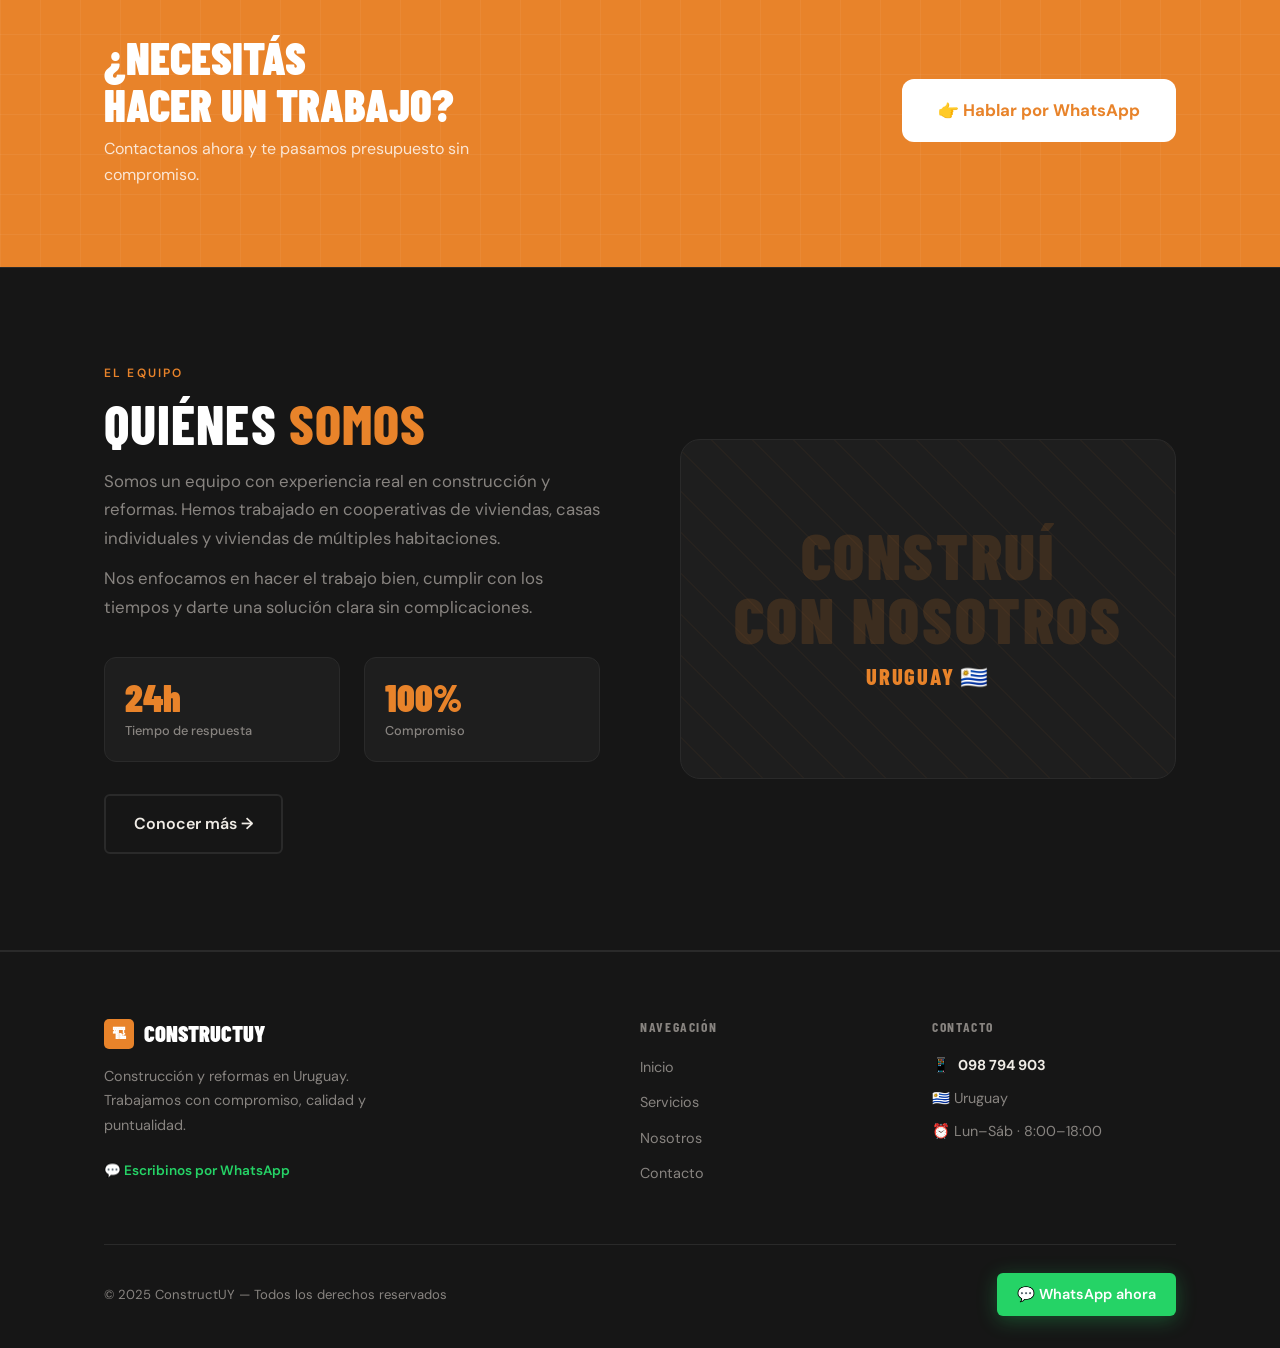
==== commit 03a3148c: "Add files via upload" ====
--- a/index.html
+++ b/index.html
@@ -63,19 +63,17 @@
 
         <!-- Etiqueta de confianza -->
         <div class="hero__badge">
-          🇺🇾 Servicio en todo Uruguay
+          🇺🇾 Somos de Fray Bentos
         </div>
 
         <!-- Titular principal -->
         <h1 class="hero__title">
-          Construimos y reformamos<br>
-          tu hogar <em>sin complicaciones</em>
+        Construye o reforma tu hogar sin preocupaciones
         </h1>
 
         <!-- Subtítulo -->
         <p class="hero__subtitle">
-          Trabajos rápidos, prolijos y al mejor precio.
-          Coordiná hoy mismo con nuestra cuadrilla.
+        Un equipo dispuesto a trabajar con compromiso 
         </p>
 
         <!-- Botones CTA -->
@@ -116,7 +114,7 @@
       <!-- Encabezado de sección -->
       <div class="animate-in">
         <p class="section-label">Lo que hacemos</p>
-        <h2 class="section-title">Nuestros <span>servicios</span></h2>
+        <h2 class="section-title">Trabajos 100% garantidos</h2>
         <p class="section-subtitle">
           Soluciones completas para tu vivienda, desde reformas puntuales
           hasta obras nuevas.
@@ -146,15 +144,7 @@
           </p>
         </article>
 
-        <!-- Card 3: Mantenimiento -->
-        <article class="service-card animate-in animate-in--delay-3">
-          <div class="service-card__icon" aria-hidden="true">🔧</div>
-          <h3 class="service-card__title">Mantenimiento</h3>
-          <p class="service-card__text">
-            Solucionamos problemas, arreglos y mejoras
-            sin vueltas.
-          </p>
-        </article>
+     
 
       </div>
     </div>
@@ -217,14 +207,6 @@
 
           <!-- Estadísticas rápidas -->
           <div class="about-snippet__stats">
-            <div class="stat">
-              <div class="stat__number">+50</div>
-              <div class="stat__label">Obras realizadas</div>
-            </div>
-            <div class="stat">
-              <div class="stat__number">10+</div>
-              <div class="stat__label">Años de experiencia</div>
-            </div>
             <div class="stat">
               <div class="stat__number">24h</div>
               <div class="stat__label">Tiempo de respuesta</div>
